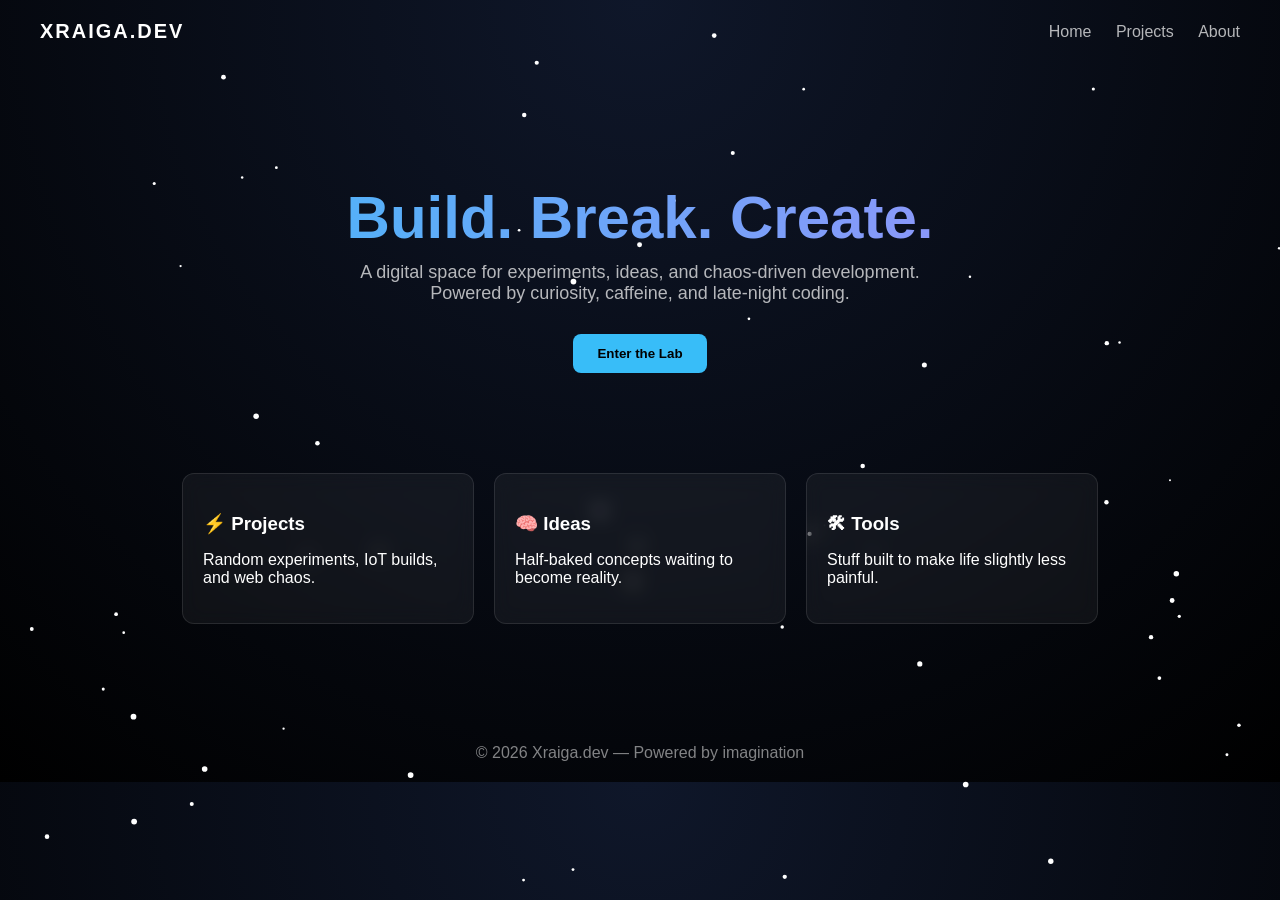
==== index.html @ 5b20a49b "Add files via upload" ====
<!DOCTYPE html>
<html lang="en">
<head>
  <meta charset="UTF-8" />
  <meta name="viewport" content="width=device-width, initial-scale=1.0"/>
  <title>Xraiga</title>
  <link rel="stylesheet" href="./style.css">
</head>

<body>

<header>
  <div class="logo">XRAIGA.DEV</div>
  <nav>
    <a href="#">Home</a>
    <a href="#">Projects</a>
    <a href="#">About</a>
  </nav>
</header>

<section class="hero">
  <h1>Build. Break. Create.</h1>
  <p>
    A digital space for experiments, ideas, and chaos-driven development.
    Powered by curiosity, caffeine, and late-night coding.
  </p>
  <button class="btn" onclick="alert('Welcome to Xraiga 🚀')">
    Enter the Lab
  </button>
</section>

<section class="cards">
  <div class="card">
    <h3>⚡ Projects</h3>
    <p>Random experiments, IoT builds, and web chaos.</p>
  </div>

  <div class="card">
    <h3>🧠 Ideas</h3>
    <p>Half-baked concepts waiting to become reality.</p>
  </div>

  <div class="card">
    <h3>🛠 Tools</h3>
    <p>Stuff built to make life slightly less painful.</p>
  </div>
</section>

<footer>
  © 2026 Xraiga.dev — Powered by imagination
</footer>

<script src="./script.js"></script>

</body>
</html>
---- style.css ----
body {
    margin: 0;
    font-family: Arial, sans-serif;
    background: radial-gradient(circle at top, #0f172a, #000000);
    color: white;
    overflow-x: hidden;
}

header {
    display: flex;
    justify-content: space-between;
    padding: 20px 40px;
    align-items: center;
}

.logo {
    font-weight: bold;
    font-size: 20px;
    letter-spacing: 2px;
}

nav a {
    color: white;
    text-decoration: none;
    margin-left: 20px;
    opacity: 0.7;
    transition: 0.3s;
}

nav a:hover {
    opacity: 1;
}

.hero {
    text-align: center;
    margin-top: 120px;
    padding: 0 20px;
}

.hero h1 {
    font-size: 60px;
    margin-bottom: 10px;
    background: linear-gradient(90deg, #38bdf8, #a78bfa);
    background-clip: text;
    -webkit-text-fill-color: transparent;
}

.hero p {
    font-size: 18px;
    opacity: 0.7;
    max-width: 600px;
    margin: auto;
}

.btn {
    margin-top: 30px;
    padding: 12px 24px;
    background: #38bdf8;
    border: none;
    border-radius: 8px;
    color: black;
    font-weight: bold;
    cursor: pointer;
    transition: 0.3s;
}

.btn:hover {
    transform: scale(1.05);
}

.cards {
    display: flex;
    justify-content: center;
    flex-wrap: wrap;
    margin-top: 80px;
    gap: 20px;
    padding: 20px;
}

.card {
    width: 250px;
    background: rgba(255, 255, 255, 0.05);
    padding: 20px;
    border-radius: 12px;
    border: 1px solid rgba(255, 255, 255, 0.1);
    backdrop-filter: blur(10px);
}

.card h3 {
    margin-bottom: 10px;
}

footer {
    text-align: center;
    margin-top: 80px;
    padding: 20px;
    opacity: 0.5;
}

canvas {
    position: fixed;
    top: 0;
    left: 0;
    z-index: -1;
}
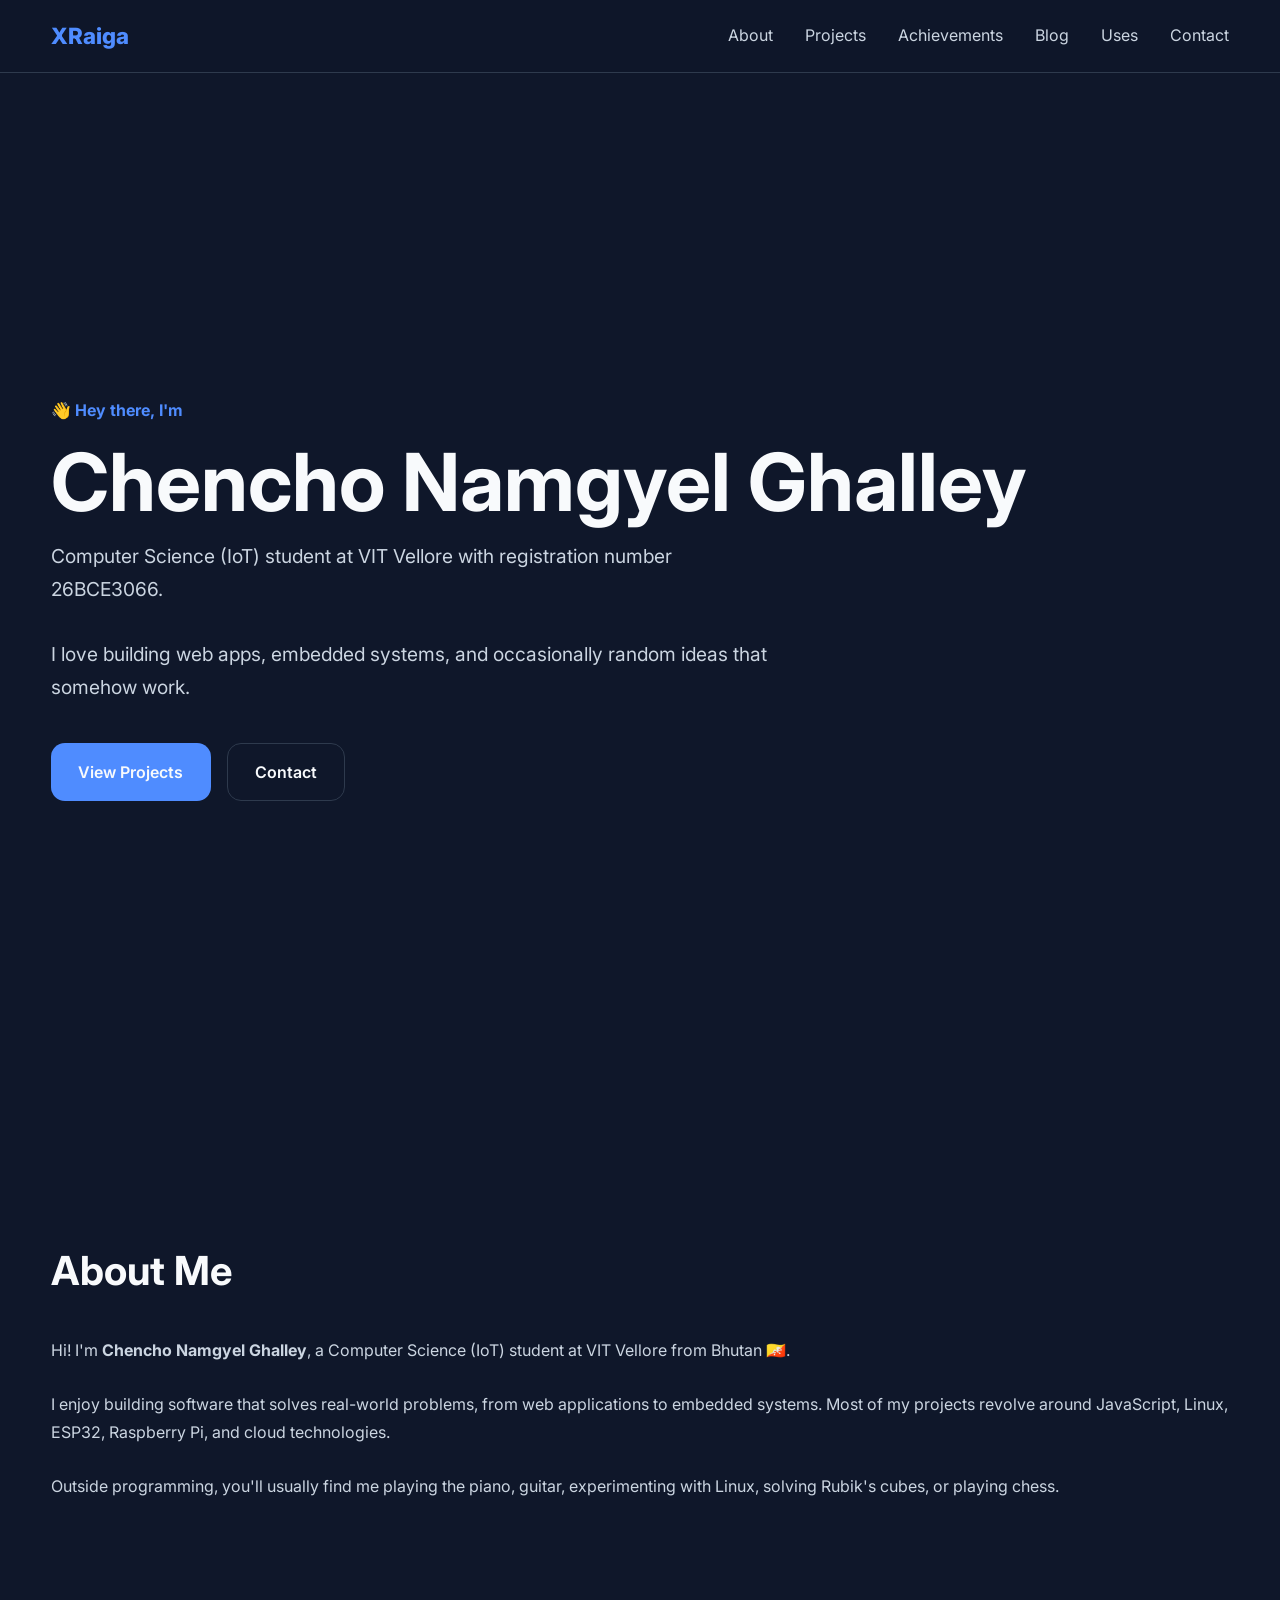
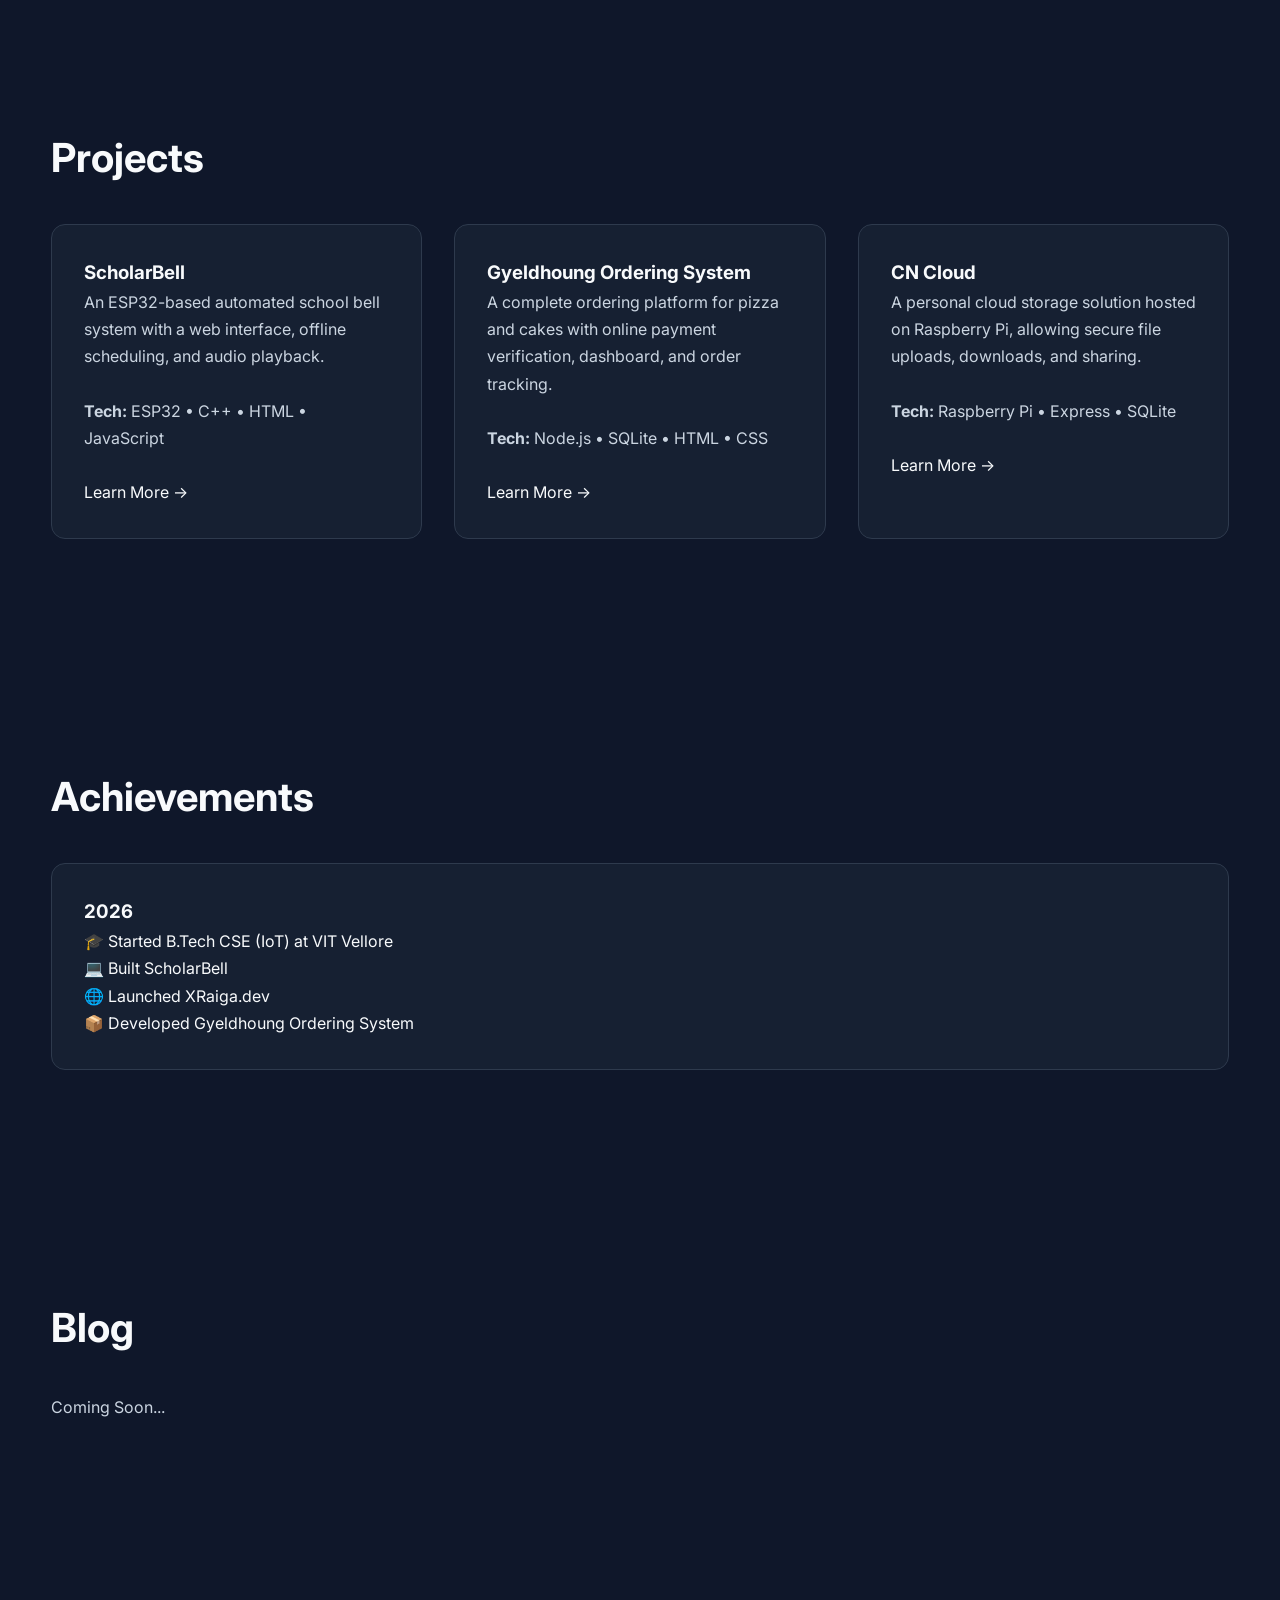
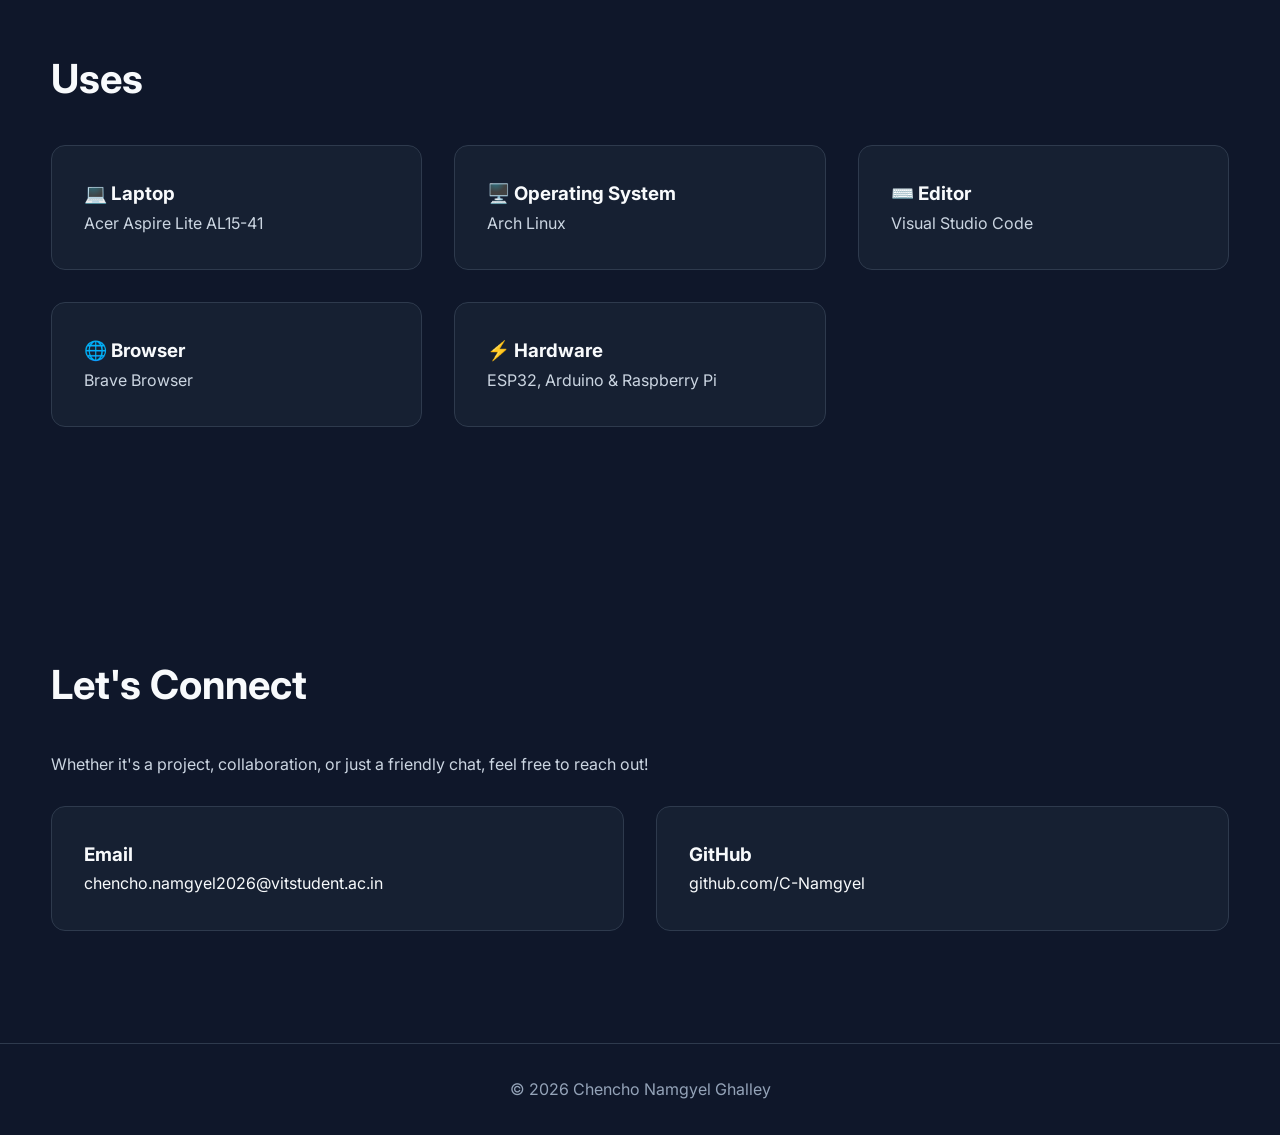
==== commit 50cc2253: "Polished the website" ====
--- a/index.html
+++ b/index.html
@@ -1,56 +1,219 @@
 <!DOCTYPE html>
 <html lang="en">
+
 <head>
-  <meta charset="UTF-8" />
-  <meta name="viewport" content="width=device-width, initial-scale=1.0"/>
-  <title>Xraiga</title>
-  <link rel="stylesheet" href="./style.css">
+    <meta charset="UTF-8">
+    <meta name="viewport" content="width=device-width, initial-scale=1.0">
+    <title>XRaiga | Chencho Namgyel Ghalley</title>
+    <meta name="description"
+        content="Personal portfolio of Chencho Namgyel Ghalley, Computer Science (IoT) student at VIT Vellore.">
+    <link rel="icon" href="assets/icons/favicon.ico">
+    <link rel="preconnect" href="https://fonts.googleapis.com">
+    <link rel="preconnect" href="https://fonts.gstatic.com" crossorigin>
+    <link href="https://fonts.googleapis.com/css2?family=Inter:wght@300;400;500;600;700;800&display=swap"
+        rel="stylesheet">
+    <link rel="stylesheet" href="assets/css/style.css">
 </head>
 
 <body>
-
-<header>
-  <div class="logo">XRAIGA.DEV</div>
-  <nav>
-    <a href="#">Home</a>
-    <a href="#">Projects</a>
-    <a href="#">About</a>
-  </nav>
-</header>
-
-<section class="hero">
-  <h1>Build. Break. Create.</h1>
-  <p>
-    A digital space for experiments, ideas, and chaos-driven development.
-    Powered by curiosity, caffeine, and late-night coding.
-  </p>
-  <button class="btn" onclick="alert('Welcome to Xraiga 🚀')">
-    Enter the Lab
-  </button>
-</section>
-
-<section class="cards">
-  <div class="card">
-    <h3>⚡ Projects</h3>
-    <p>Random experiments, IoT builds, and web chaos.</p>
-  </div>
-
-  <div class="card">
-    <h3>🧠 Ideas</h3>
-    <p>Half-baked concepts waiting to become reality.</p>
-  </div>
-
-  <div class="card">
-    <h3>🛠 Tools</h3>
-    <p>Stuff built to make life slightly less painful.</p>
-  </div>
-</section>
-
-<footer>
-  © 2026 Xraiga.dev — Powered by imagination
-</footer>
-
-<script src="./script.js"></script>
-
+    <!-- =======================================================
+                            NAVBAR
+    ======================================================== -->
+    <header>
+        <div class="container navbar">
+            <a href="#" class="logo"> XRaiga</a>
+            <nav>
+                <ul>
+                    <li><a href="#about">About</a></li>
+                    <li><a href="#projects">Projects</a></li>
+                    <li><a href="#achievements">Achievements</a></li>
+                    <li><a href="#blog">Blog</a></li>
+                    <li><a href="#uses">Uses</a></li>
+                    <li><a href="#contact">Contact</a></li>
+                </ul>
+            </nav>
+        </div>
+    </header>
+
+    <!-- =======================================================
+                            HERO
+    ======================================================== -->
+    <section id="hero">
+        <div class="container hero">
+            <p class="hero-tag">👋 Hey there, I'm</p>
+            <h1>Chencho Namgyel Ghalley</h1>
+            <p class="hero-text">
+                Computer Science (IoT) student at VIT Vellore with registration number 26BCE3066.
+                <br><br>
+                I love building web apps, embedded systems, and occasionally random ideas that somehow work.
+            </p>
+            <div class="hero-buttons">
+                <a href="#projects" class="btn primary">View Projects</a>
+                <a href="#contact" class="btn secondary">Contact</a>
+            </div>
+        </div>
+    </section>
+
+    <!-- =======================================================
+                            ABOUT
+    ======================================================== -->
+    <section id="about">
+
+        <div class="container">
+            <h2>About Me</h2>
+            <p>
+                Hi! I'm <strong>Chencho Namgyel Ghalley</strong>, a Computer Science
+                (IoT) student at VIT Vellore from Bhutan 🇧🇹.
+            </p>
+            <br>
+            <p>
+                I enjoy building software that solves real-world problems, from web
+                applications to embedded systems. Most of my projects revolve around
+                JavaScript, Linux, ESP32, Raspberry Pi, and cloud technologies.
+            </p>
+            <br>
+            <p>
+                Outside programming, you'll usually find me playing the piano,
+                guitar, experimenting with Linux, solving Rubik's cubes, or playing
+                chess.
+            </p>
+        </div>
+    </section>
+
+    <!-- =======================================================
+                            PROJECTS
+    ======================================================== -->
+    <section id="projects">
+        <div class="container">
+            <h2>Projects</h2>
+            <div class="projects-grid">
+                <div class="card">
+                    <h3>ScholarBell</h3>
+                    <p>
+                        An ESP32-based automated school bell system with a web
+                        interface, offline scheduling, and audio playback.
+                    </p>
+                    <br>
+                    <p><strong>Tech:</strong> ESP32 • C++ • HTML • JavaScript</p>
+                    <br>
+                    <a href="projects/scholarbell/">Learn More →</a>
+                </div>
+                <div class="card">
+                    <h3>Gyeldhoung Ordering System</h3>
+                    <p>
+                        A complete ordering platform for pizza and cakes with online
+                        payment verification, dashboard, and order tracking.
+                    </p>
+                    <br>
+                    <p><strong>Tech:</strong> Node.js • SQLite • HTML • CSS</p>
+                    <br>
+                    <a href="projects/gyeldhoung/">Learn More →</a>
+                </div>
+                <div class="card">
+                    <h3>CN Cloud</h3>
+                    <p>
+                        A personal cloud storage solution hosted on Raspberry Pi,
+                        allowing secure file uploads, downloads, and sharing.
+                    </p>
+                    <br>
+                    <p><strong>Tech:</strong> Raspberry Pi • Express • SQLite</p>
+                    <br>
+                    <a href="projects/cn-cloud/">Learn More →</a>
+                </div>
+            </div>
+        </div>
+    </section>
+
+    <!-- =======================================================
+                            ACHIEVEMENTS
+    ======================================================== -->
+    <section id="achievements">
+        <div class="container">
+            <h2>Achievements</h2>
+            <div class="card">
+                <h3>2026</h3>
+                <ul>
+                    <li>🎓 Started B.Tech CSE (IoT) at VIT Vellore</li>
+                    <li>💻 Built ScholarBell</li>
+                    <li>🌐 Launched XRaiga.dev</li>
+                    <li>📦 Developed Gyeldhoung Ordering System</li>
+                </ul>
+            </div>
+        </div>
+    </section>
+
+    <!-- =======================================================
+                            BLOG
+    ======================================================== -->
+    <section id="blog">
+        <div class="container">
+            <h2>Blog</h2>
+            <p>Coming Soon...</p>
+        </div>
+    </section>
+
+    <!-- =======================================================
+                            USES
+    ======================================================== -->
+    <section id="uses">
+        <div class="container">
+            <h2>Uses</h2>
+            <div class="projects-grid">
+                <div class="card">
+                    <h3>💻 Laptop</h3>
+                    <p>Acer Aspire Lite AL15-41</p>
+                </div>
+                <div class="card">
+                    <h3>🖥️ Operating System</h3>
+                    <p>Arch Linux</p>
+                </div>
+                <div class="card">
+                    <h3>⌨️ Editor</h3>
+                    <p>Visual Studio Code</p>
+                </div>
+                <div class="card">
+                    <h3>🌐 Browser</h3>
+                    <p>Brave Browser</p>
+                </div>
+                <div class="card">
+                    <h3>⚡ Hardware</h3>
+                    <p>ESP32, Arduino & Raspberry Pi</p>
+                </div>
+            </div>
+        </div>
+    </section>
+
+    <!-- =======================================================
+                            CONTACT
+    ======================================================== -->
+    <section id="contact">
+        <div class="container">
+            <h2>Let's Connect</h2>
+            <p>
+                Whether it's a project, collaboration, or just a friendly chat,
+                feel free to reach out!
+            </p>
+            <br>
+            <div class="projects-grid">
+                <div class="card">
+                    <h3>Email</h3>
+                    <a href="mailto:chencho.namgyel2026@vitstudent.ac.in">chencho.namgyel2026@vitstudent.ac.in</a>
+                </div>
+                <div class="card">
+                    <h3>GitHub</h3>
+                    <a href="https://github.com/C-Namgyel" target="_blank">github.com/C-Namgyel</a>
+                </div>
+            </div>
+        </div>
+    </section>
+
+    <!-- =======================================================
+                            FOOTER
+    ======================================================== -->
+    <footer>
+        <div class="container">© 2026 Chencho Namgyel Ghalley</div>
+    </footer>
+    <script src="assets/js/app.js"></script>
 </body>
+
 </html>
--- a/assets/css/style.css
+++ b/assets/css/style.css
@@ -0,0 +1,451 @@
+/* ==========================================================
+   XRAIGA PORTFOLIO
+   ========================================================== */
+
+/* ==========================================================
+   VARIABLES
+   ========================================================== */
+
+:root {
+
+    --primary: #4F8CFF;
+    --primary-hover: #3B82F6;
+
+    --bg: #0F172A;
+    --bg-light: #162032;
+    --bg-lighter: #1E293B;
+
+    --text: #F8FAFC;
+    --text-light: #CBD5E1;
+    --text-muted: #94A3B8;
+
+    --border: #2E3A4D;
+
+    --radius: 14px;
+
+    --shadow:
+        0 10px 30px rgba(0,0,0,.25);
+
+    --container: 1200px;
+
+    --transition: .25s ease;
+
+}
+
+
+
+/* ==========================================================
+   RESET
+   ========================================================== */
+
+* {
+    margin: 0;
+    padding: 0;
+    box-sizing: border-box;
+}
+
+html {
+
+    scroll-behavior: smooth;
+
+}
+
+body {
+
+    font-family: "Inter", sans-serif;
+
+    background: var(--bg);
+
+    color: var(--text);
+
+    line-height: 1.7;
+
+}
+
+img {
+
+    max-width: 100%;
+
+    display: block;
+
+}
+
+a {
+
+    color: inherit;
+
+    text-decoration: none;
+
+}
+
+ul {
+
+    list-style: none;
+
+}
+
+button {
+
+    font: inherit;
+
+    cursor: pointer;
+
+}
+
+
+
+/* ==========================================================
+   GLOBAL
+   ========================================================== */
+
+.container {
+
+    width: min(92%, var(--container));
+
+    margin: auto;
+
+}
+
+section {
+
+    padding: 7rem 0;
+
+}
+
+h1 {
+
+    font-size: clamp(3rem, 7vw, 5rem);
+
+    line-height: 1.05;
+
+    margin-bottom: 1rem;
+
+}
+
+h2 {
+
+    font-size: 2.5rem;
+
+    margin-bottom: 2rem;
+
+}
+
+p {
+
+    color: var(--text-light);
+
+}
+
+
+
+/* ==========================================================
+   NAVBAR
+   ========================================================== */
+
+header {
+
+    position: sticky;
+
+    top: 0;
+
+    z-index: 999;
+
+    backdrop-filter: blur(14px);
+
+    background: rgba(15,23,42,.75);
+
+    border-bottom: 1px solid var(--border);
+
+}
+
+.navbar {
+
+    display: flex;
+
+    justify-content: space-between;
+
+    align-items: center;
+
+    height: 72px;
+
+}
+
+.logo {
+
+    font-size: 1.4rem;
+
+    font-weight: 800;
+
+    color: var(--primary);
+
+}
+
+nav ul {
+
+    display: flex;
+
+    gap: 2rem;
+
+}
+
+nav a {
+
+    color: var(--text-light);
+
+    transition: var(--transition);
+
+}
+
+nav a:hover {
+
+    color: var(--primary);
+
+}
+
+
+
+/* ==========================================================
+   HERO
+   ========================================================== */
+
+.hero {
+
+    min-height: calc(100vh - 72px);
+
+    display: flex;
+
+    flex-direction: column;
+
+    justify-content: center;
+
+}
+
+.hero-tag {
+
+    color: var(--primary);
+
+    font-weight: 700;
+
+    margin-bottom: 1rem;
+
+}
+
+.hero-text {
+
+    max-width: 720px;
+
+    font-size: 1.2rem;
+
+    margin-bottom: 2.5rem;
+
+}
+
+
+
+/* ==========================================================
+   BUTTONS
+   ========================================================== */
+
+.hero-buttons {
+
+    display: flex;
+
+    gap: 1rem;
+
+}
+
+.btn {
+
+    display: inline-flex;
+
+    align-items: center;
+
+    justify-content: center;
+
+    padding: .9rem 1.7rem;
+
+    border-radius: var(--radius);
+
+    transition: var(--transition);
+
+    font-weight: 600;
+
+}
+
+.primary {
+
+    background: var(--primary);
+
+}
+
+.primary:hover {
+
+    background: var(--primary-hover);
+
+}
+
+.secondary {
+
+    border: 1px solid var(--border);
+
+}
+
+.secondary:hover {
+
+    background: var(--bg-light);
+
+}
+
+
+
+/* ==========================================================
+   PROJECTS
+   ========================================================== */
+
+.projects-grid {
+
+    display: grid;
+
+    grid-template-columns: repeat(auto-fit,minmax(320px,1fr));
+
+    gap: 2rem;
+
+}
+
+
+
+/* ==========================================================
+   CARD
+   ========================================================== */
+
+.card {
+
+    background: var(--bg-light);
+
+    border: 1px solid var(--border);
+
+    border-radius: var(--radius);
+
+    padding: 2rem;
+
+    transition: var(--transition);
+
+}
+
+.card:hover {
+
+    transform: translateY(-6px);
+
+}
+
+
+
+/* ==========================================================
+   FOOTER
+   ========================================================== */
+
+footer {
+
+    border-top: 1px solid var(--border);
+
+    padding: 2rem 0;
+
+    text-align: center;
+
+    color: var(--text-muted);
+
+}
+
+
+
+/* ==========================================================
+   SCROLLBAR
+   ========================================================== */
+
+::-webkit-scrollbar {
+
+    width: 10px;
+
+}
+
+::-webkit-scrollbar-track {
+
+    background: var(--bg);
+
+}
+
+::-webkit-scrollbar-thumb {
+
+    background: var(--primary);
+
+    border-radius: 100px;
+
+}
+
+
+
+/* ==========================================================
+   SELECTION
+   ========================================================== */
+
+::selection {
+
+    background: var(--primary);
+
+    color: white;
+
+}
+
+
+
+/* ==========================================================
+   RESPONSIVE
+   ========================================================== */
+
+@media (max-width:900px){
+
+    .navbar{
+
+        flex-direction:column;
+
+        height:auto;
+
+        padding:1rem 0;
+
+        gap:1rem;
+
+    }
+
+    nav ul{
+
+        flex-wrap:wrap;
+
+        justify-content:center;
+
+        gap:1rem;
+
+    }
+
+    section{
+
+        padding:5rem 0;
+
+    }
+
+}
+
+@media (max-width:600px){
+
+    h2{
+
+        font-size:2rem;
+
+    }
+
+    .hero-buttons{
+
+        flex-direction:column;
+
+    }
+
+}
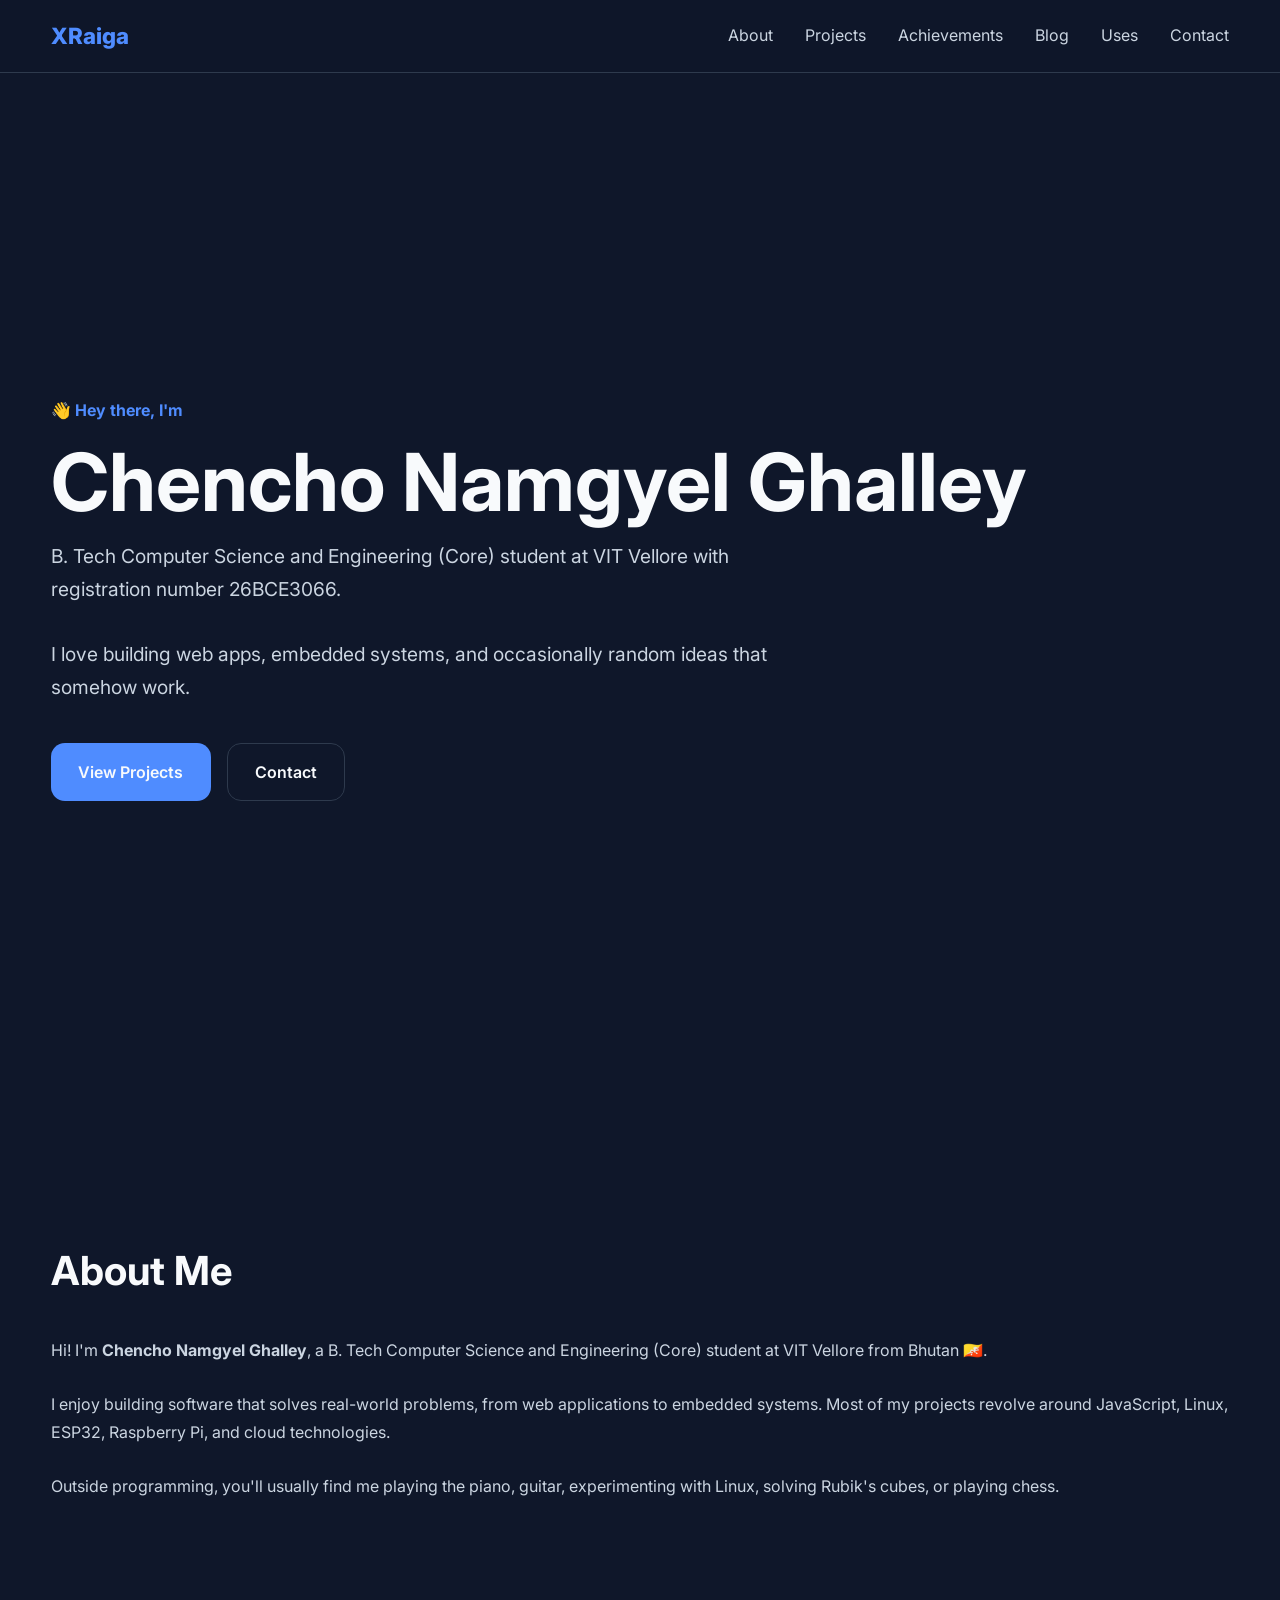
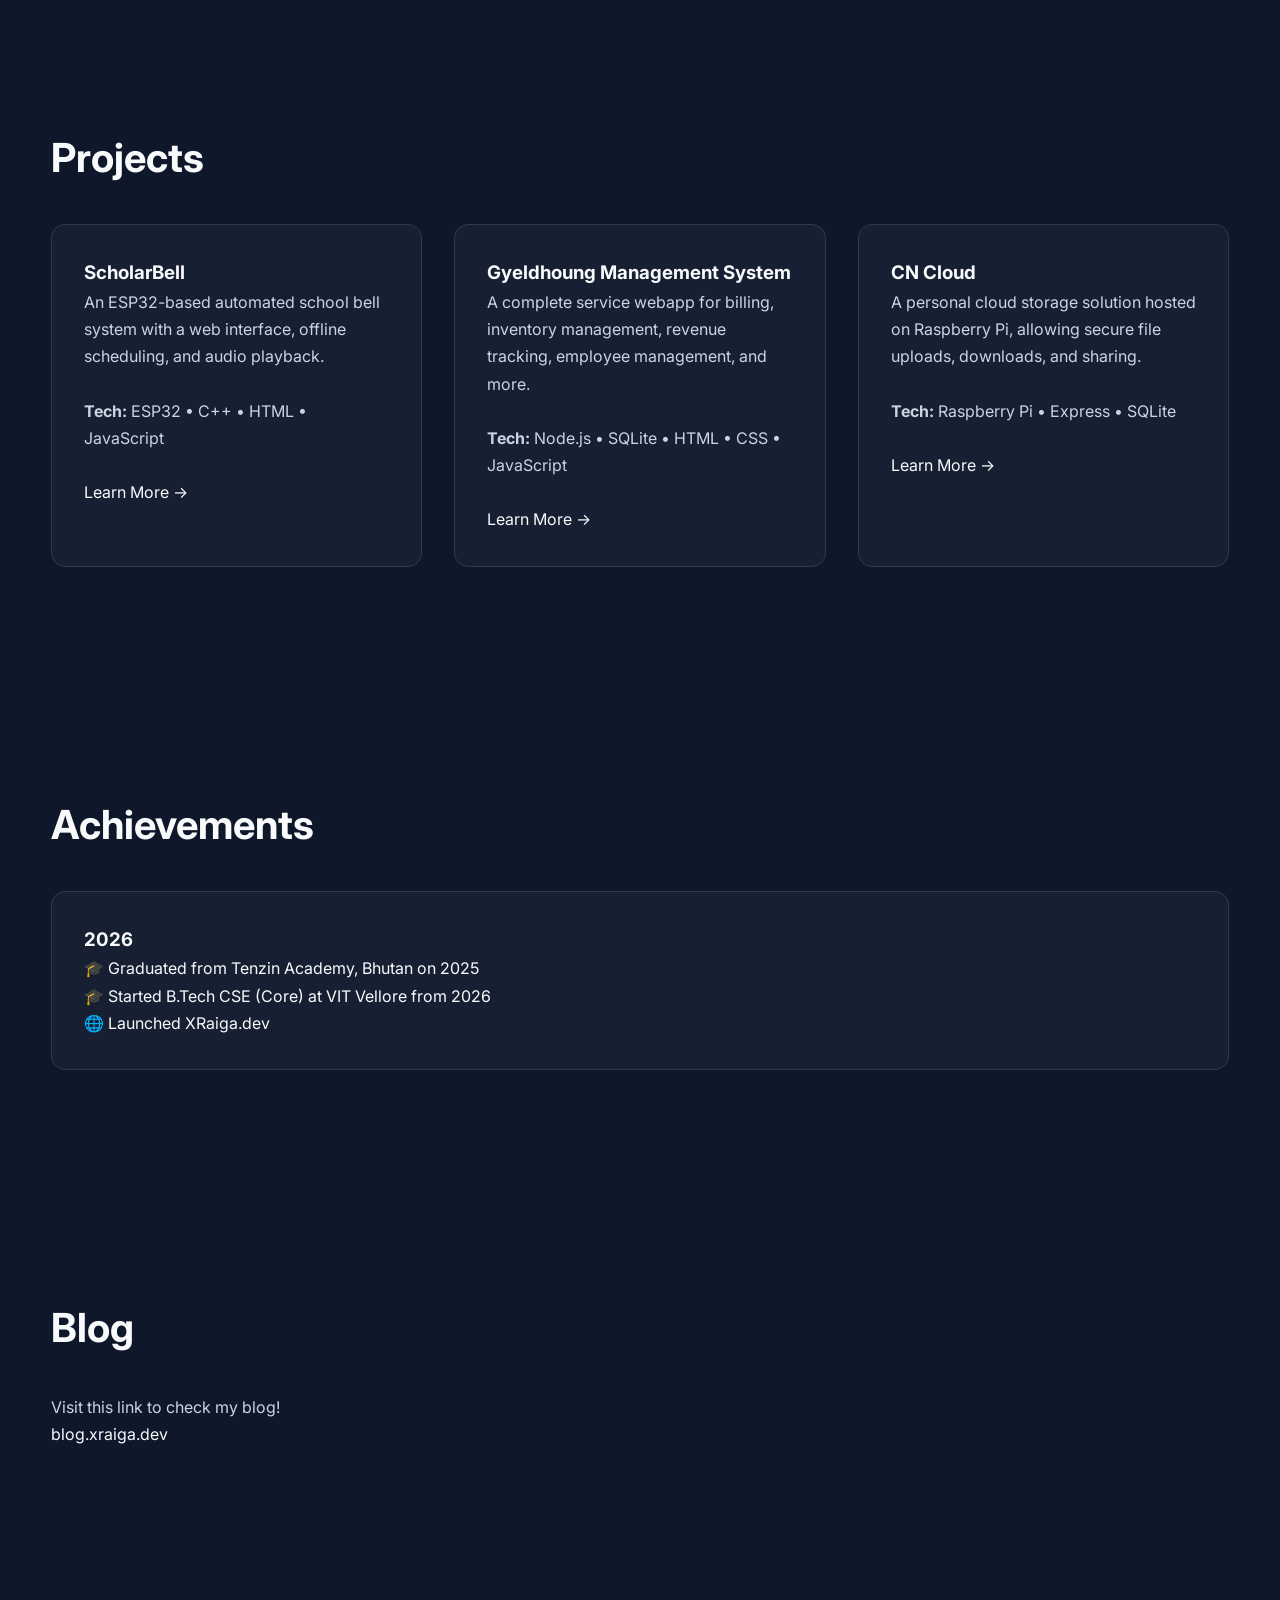
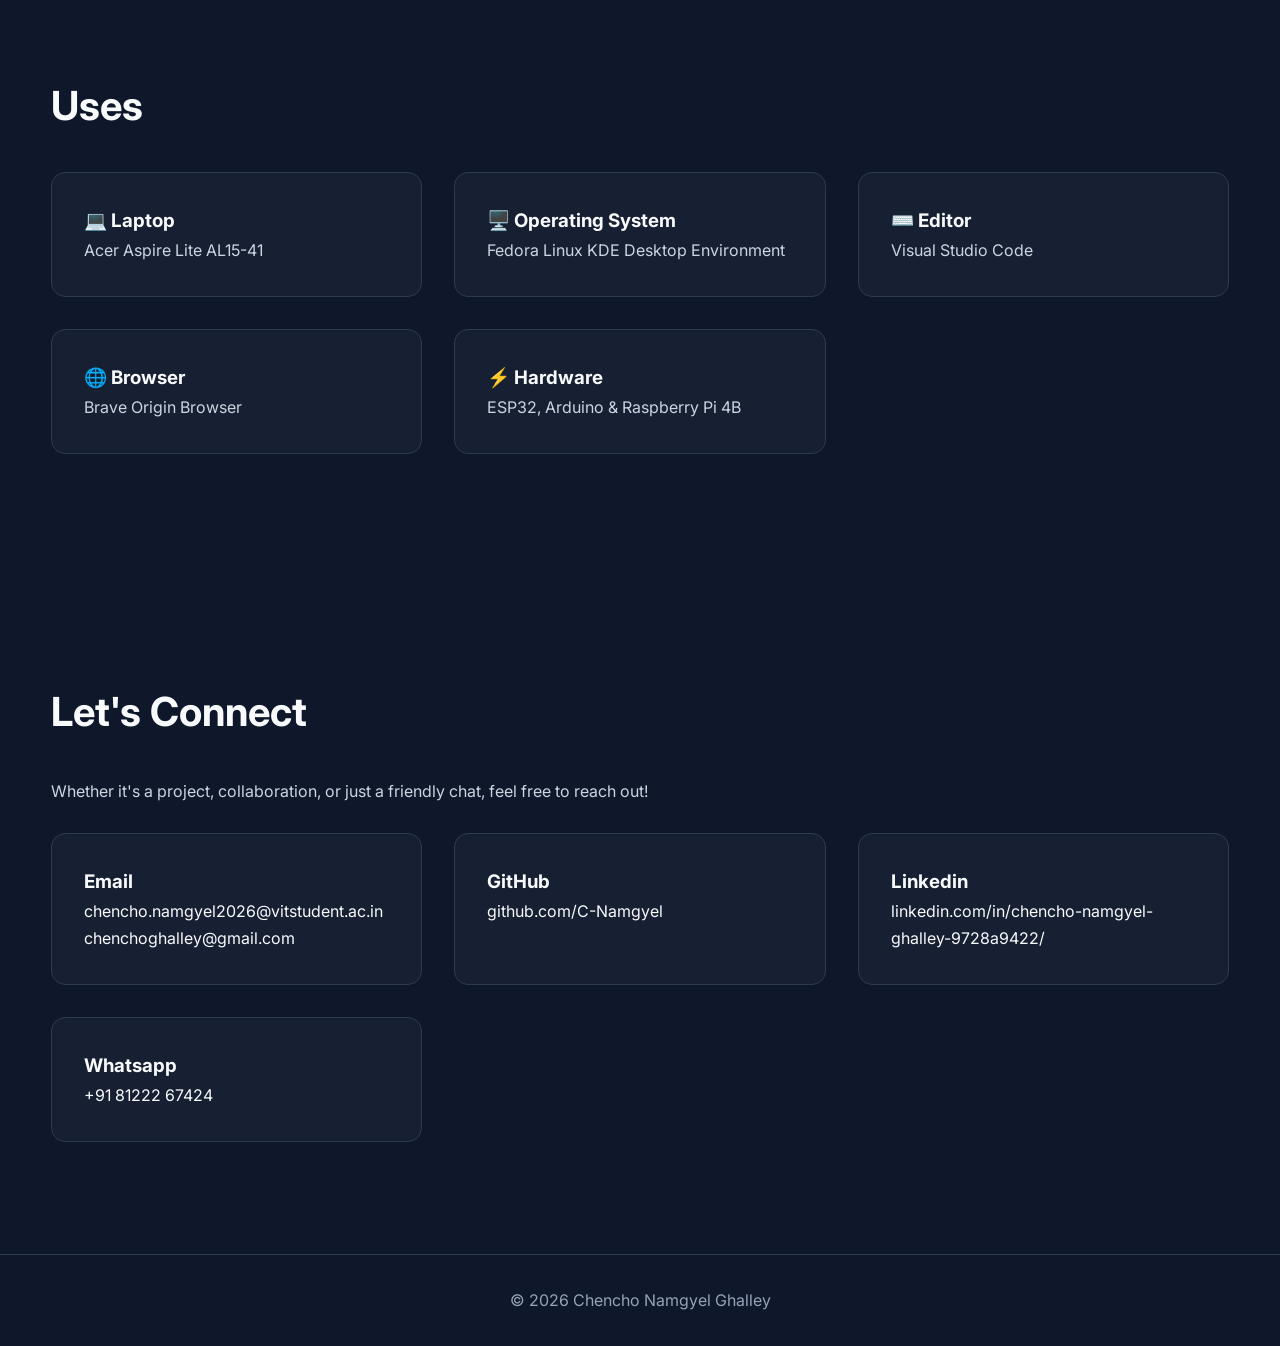
==== commit 48fb4d29: "Rearranged the directory and some small changed in the website" ====
--- a/index.html
+++ b/index.html
@@ -43,7 +43,7 @@
             <p class="hero-tag">👋 Hey there, I'm</p>
             <h1>Chencho Namgyel Ghalley</h1>
             <p class="hero-text">
-                Computer Science (IoT) student at VIT Vellore with registration number 26BCE3066.
+                B. Tech Computer Science and Engineering (Core) student at VIT Vellore with registration number 26BCE3066.
                 <br><br>
                 I love building web apps, embedded systems, and occasionally random ideas that somehow work.
             </p>
@@ -62,8 +62,8 @@
         <div class="container">
             <h2>About Me</h2>
             <p>
-                Hi! I'm <strong>Chencho Namgyel Ghalley</strong>, a Computer Science
-                (IoT) student at VIT Vellore from Bhutan 🇧🇹.
+                Hi! I'm <strong>Chencho Namgyel Ghalley</strong>, a B. Tech Computer Science and Engineering
+                (Core) student at VIT Vellore from Bhutan 🇧🇹.
             </p>
             <br>
             <p>
@@ -96,18 +96,18 @@
                     <br>
                     <p><strong>Tech:</strong> ESP32 • C++ • HTML • JavaScript</p>
                     <br>
-                    <a href="projects/scholarbell/">Learn More →</a>
-                </div>
-                <div class="card">
-                    <h3>Gyeldhoung Ordering System</h3>
+                    <a href="#">Learn More →</a>
+                </div>
+                <div class="card">
+                    <h3>Gyeldhoung Management System</h3>
                     <p>
-                        A complete ordering platform for pizza and cakes with online
-                        payment verification, dashboard, and order tracking.
+                        A complete service webapp for billing, inventory management, revenue tracking,
+                        employee management, and more.
                     </p>
                     <br>
-                    <p><strong>Tech:</strong> Node.js • SQLite • HTML • CSS</p>
-                    <br>
-                    <a href="projects/gyeldhoung/">Learn More →</a>
+                    <p><strong>Tech:</strong> Node.js • SQLite • HTML • CSS • JavaScript</p>
+                    <br>
+                    <a href="#">Learn More →</a>
                 </div>
                 <div class="card">
                     <h3>CN Cloud</h3>
@@ -118,7 +118,7 @@
                     <br>
                     <p><strong>Tech:</strong> Raspberry Pi • Express • SQLite</p>
                     <br>
-                    <a href="projects/cn-cloud/">Learn More →</a>
+                    <a href="#">Learn More →</a>
                 </div>
             </div>
         </div>
@@ -133,10 +133,9 @@
             <div class="card">
                 <h3>2026</h3>
                 <ul>
-                    <li>🎓 Started B.Tech CSE (IoT) at VIT Vellore</li>
-                    <li>💻 Built ScholarBell</li>
+                    <li>🎓 Graduated from Tenzin Academy, Bhutan on 2025</li>
+                    <li>🎓 Started B.Tech CSE (Core) at VIT Vellore from 2026</li>
                     <li>🌐 Launched XRaiga.dev</li>
-                    <li>📦 Developed Gyeldhoung Ordering System</li>
                 </ul>
             </div>
         </div>
@@ -148,7 +147,8 @@
     <section id="blog">
         <div class="container">
             <h2>Blog</h2>
-            <p>Coming Soon...</p>
+            <p>Visit this link to check my blog!</p>
+            <a href="https://blog.xraiga.dev">blog.xraiga.dev</a>
         </div>
     </section>
 
@@ -165,7 +165,7 @@
                 </div>
                 <div class="card">
                     <h3>🖥️ Operating System</h3>
-                    <p>Arch Linux</p>
+                    <p>Fedora Linux KDE Desktop Environment</p>
                 </div>
                 <div class="card">
                     <h3>⌨️ Editor</h3>
@@ -173,11 +173,11 @@
                 </div>
                 <div class="card">
                     <h3>🌐 Browser</h3>
-                    <p>Brave Browser</p>
+                    <p>Brave Origin Browser</p>
                 </div>
                 <div class="card">
                     <h3>⚡ Hardware</h3>
-                    <p>ESP32, Arduino & Raspberry Pi</p>
+                    <p>ESP32, Arduino & Raspberry Pi 4B</p>
                 </div>
             </div>
         </div>
@@ -198,10 +198,20 @@
                 <div class="card">
                     <h3>Email</h3>
                     <a href="mailto:chencho.namgyel2026@vitstudent.ac.in">chencho.namgyel2026@vitstudent.ac.in</a>
+                    <a href="mailto:chenchoghalley@gmail.com">chenchoghalley@gmail.com</a>
                 </div>
                 <div class="card">
                     <h3>GitHub</h3>
                     <a href="https://github.com/C-Namgyel" target="_blank">github.com/C-Namgyel</a>
+                </div>
+                <div class="card">
+                    <h3>Linkedin</h3>
+                    <a href="https://www.linkedin.com/in/chencho-namgyel-ghalley-9728a9422/"
+                        target="_blank">linkedin.com/in/chencho-namgyel-ghalley-9728a9422/</a>
+                </div>
+                <div class="card">
+                    <h3>Whatsapp</h3>
+                    <a href="https://wa.me/918122267424" target="_blank">+91 81222 67424</a>
                 </div>
             </div>
         </div>
